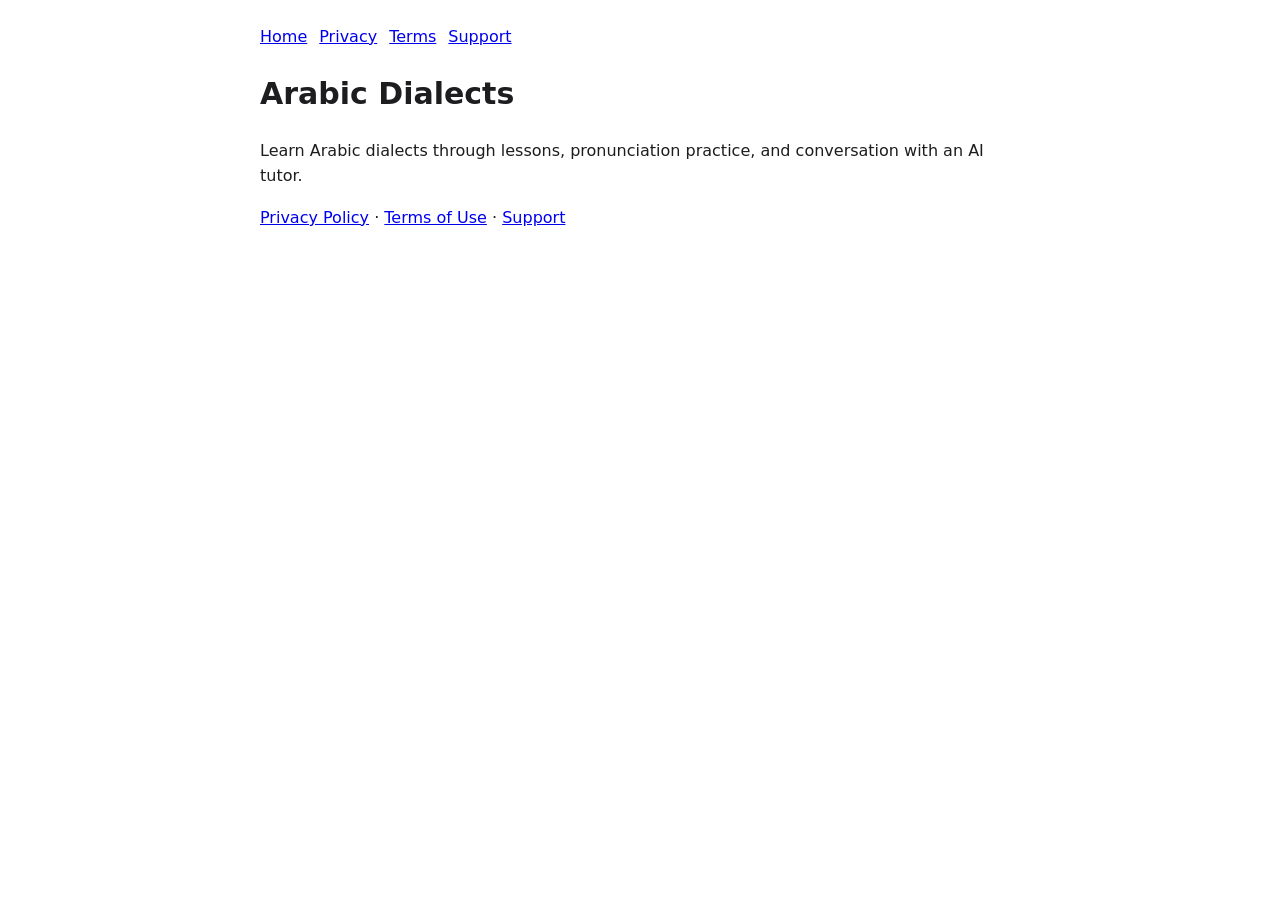
==== arabic-dialects/index.html @ bfc7c9c2 "Publish Arabic Dialects privacy, terms, and support pages Adds public privacy policy, terms of use, " ====
<!doctype html>
<html lang="en">
<head>
<meta charset="utf-8">
<meta name="viewport" content="width=device-width, initial-scale=1">
<title>Arabic Dialects – Learn Arabic dialects</title>
<meta name="description" content="Learn Arabic dialects with lessons, pronunciation practice, and AI chat.">
<style>
body{font-family:-apple-system,system-ui,Segoe UI,Roboto,sans-serif;max-width:760px;margin:0 auto;padding:24px;line-height:1.6;color:#1d1d1f}
h1{font-size:30px}
nav a{margin-right:12px}
</style>
</head>
<body>
<nav><a href="./">Home</a><a href="privacy.html">Privacy</a><a href="terms.html">Terms</a><a href="support.html">Support</a></nav>
<h1>Arabic Dialects</h1>
<p>Learn Arabic dialects through lessons, pronunciation practice, and conversation with an AI tutor.</p>
<p><a href="privacy.html">Privacy Policy</a> · <a href="terms.html">Terms of Use</a> · <a href="support.html">Support</a></p>
</body>
</html>
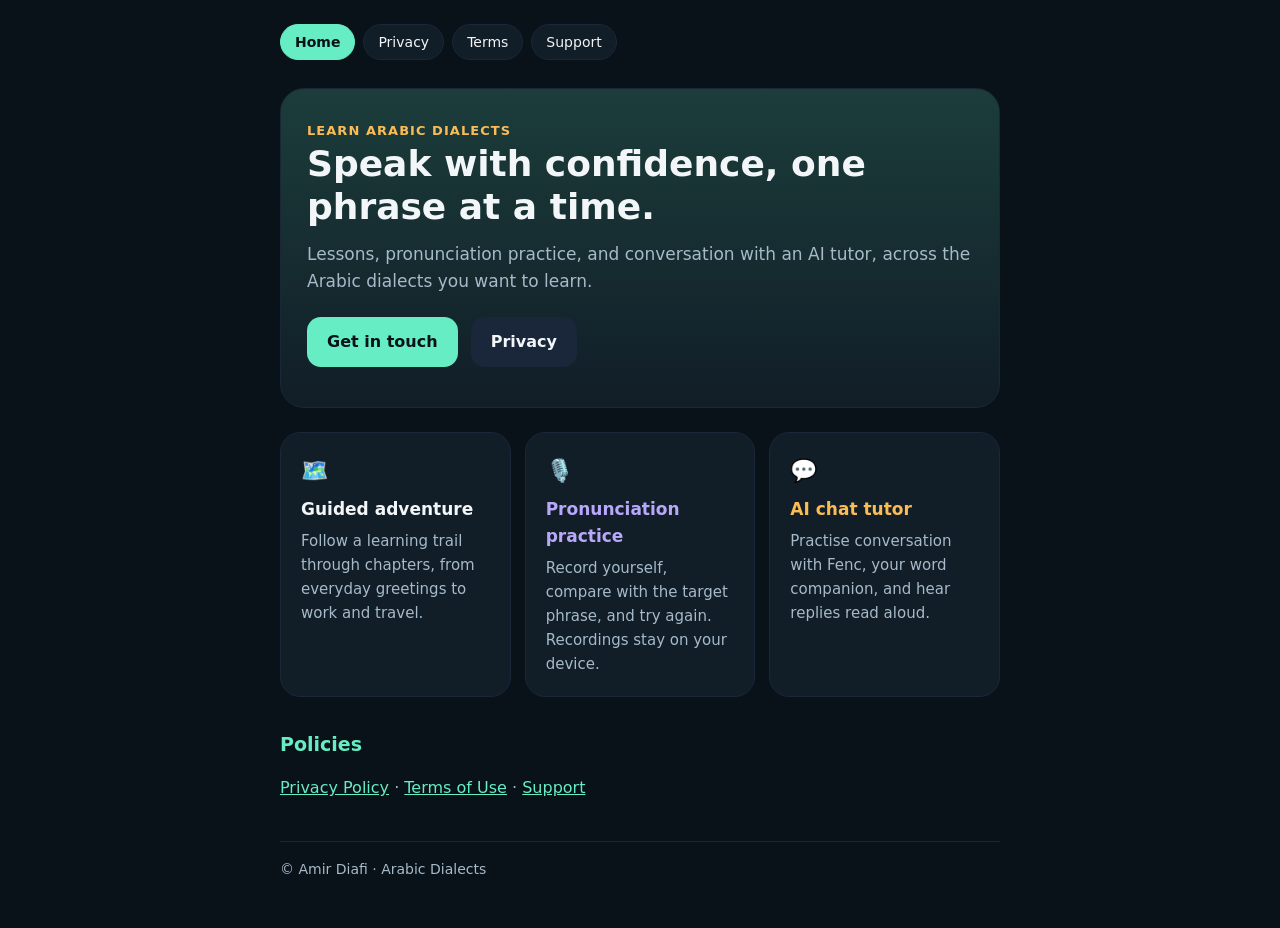
==== commit 49fc4977: "Style Arabic Dialects pages with app-matched dark theme Add shared styles.css using the app palette," ====
--- a/arabic-dialects/index.html
+++ b/arabic-dialects/index.html
@@ -5,16 +5,45 @@
 <meta name="viewport" content="width=device-width, initial-scale=1">
 <title>Arabic Dialects – Learn Arabic dialects</title>
 <meta name="description" content="Learn Arabic dialects with lessons, pronunciation practice, and AI chat.">
-<style>
-body{font-family:-apple-system,system-ui,Segoe UI,Roboto,sans-serif;max-width:760px;margin:0 auto;padding:24px;line-height:1.6;color:#1d1d1f}
-h1{font-size:30px}
-nav a{margin-right:12px}
-</style>
+<link rel="stylesheet" href="styles.css">
 </head>
 <body>
-<nav><a href="./">Home</a><a href="privacy.html">Privacy</a><a href="terms.html">Terms</a><a href="support.html">Support</a></nav>
-<h1>Arabic Dialects</h1>
-<p>Learn Arabic dialects through lessons, pronunciation practice, and conversation with an AI tutor.</p>
+<nav>
+  <a href="./" aria-current="page">Home</a>
+  <a href="privacy.html">Privacy</a>
+  <a href="terms.html">Terms</a>
+  <a href="support.html">Support</a>
+</nav>
+
+<section class="hero">
+  <div class="eyebrow">Learn Arabic dialects</div>
+  <h1>Speak with confidence, one phrase at a time.</h1>
+  <p>Lessons, pronunciation practice, and conversation with an AI tutor, across the Arabic dialects you want to learn.</p>
+  <a class="btn" href="support.html">Get in touch</a>
+  <a class="btn secondary" href="privacy.html">Privacy</a>
+</section>
+
+<div class="cards">
+  <div class="card">
+    <div class="icon">🗺️</div>
+    <h3>Guided adventure</h3>
+    <p>Follow a learning trail through chapters, from everyday greetings to work and travel.</p>
+  </div>
+  <div class="card lilac">
+    <div class="icon">🎙️</div>
+    <h3>Pronunciation practice</h3>
+    <p>Record yourself, compare with the target phrase, and try again. Recordings stay on your device.</p>
+  </div>
+  <div class="card gold">
+    <div class="icon">💬</div>
+    <h3>AI chat tutor</h3>
+    <p>Practise conversation with Fenc, your word companion, and hear replies read aloud.</p>
+  </div>
+</div>
+
+<h2>Policies</h2>
 <p><a href="privacy.html">Privacy Policy</a> · <a href="terms.html">Terms of Use</a> · <a href="support.html">Support</a></p>
+
+<footer>© Amir Diafi · Arabic Dialects</footer>
 </body>
 </html>
--- a/arabic-dialects/styles.css
+++ b/arabic-dialects/styles.css
@@ -0,0 +1,48 @@
+:root{
+  --bg:#091119;
+  --surface:#111d27;
+  --elevated:#1a273a;
+  --mint:#66edc3;
+  --lilac:#b8a8fa;
+  --gold:#fabc54;
+  --muted:#a6bac9;
+  --text:#f2f6f8;
+}
+*{box-sizing:border-box}
+html{background:var(--bg)}
+body{
+  font-family:-apple-system,system-ui,"Segoe UI",Roboto,sans-serif;
+  max-width:760px;margin:0 auto;padding:24px 20px 48px;
+  line-height:1.6;color:var(--text);background:var(--bg);
+}
+a{color:var(--mint)}
+nav{display:flex;flex-wrap:wrap;gap:8px;margin-bottom:28px}
+nav a{
+  text-decoration:none;color:var(--text);background:var(--surface);
+  border:1px solid var(--elevated);border-radius:999px;padding:6px 14px;font-size:14px;
+}
+nav a[aria-current="page"]{background:var(--mint);color:var(--bg);border-color:var(--mint);font-weight:600}
+h1{font-size:30px;line-height:1.2;margin:0 0 12px}
+h2{font-size:19px;margin:32px 0 8px;color:var(--mint)}
+p,li{color:var(--muted)}
+strong{color:var(--text)}
+.hero{
+  background:linear-gradient(180deg,rgba(102,237,195,.20),var(--surface));
+  border:1px solid var(--elevated);border-radius:24px;padding:32px 26px;margin-bottom:24px;
+}
+.hero .eyebrow{color:var(--gold);font-size:13px;font-weight:600;letter-spacing:.08em;text-transform:uppercase}
+.hero h1{font-size:36px}
+.hero p{font-size:17px;margin:0 0 22px}
+.btn{
+  display:inline-block;text-decoration:none;background:var(--mint);color:var(--bg);
+  font-weight:700;border-radius:14px;padding:12px 20px;margin:0 8px 8px 0;
+}
+.btn.secondary{background:var(--elevated);color:var(--text)}
+.cards{display:grid;grid-template-columns:repeat(auto-fit,minmax(200px,1fr));gap:14px;margin:24px 0}
+.card{background:var(--surface);border:1px solid var(--elevated);border-radius:20px;padding:20px}
+.card h3{margin:0 0 6px;font-size:17px;color:var(--text)}
+.card p{margin:0;font-size:15px}
+.card .icon{font-size:22px;margin-bottom:8px}
+.card.lilac h3{color:var(--lilac)}
+.card.gold h3{color:var(--gold)}
+footer{margin-top:40px;font-size:14px;color:var(--muted);border-top:1px solid var(--elevated);padding-top:16px}
